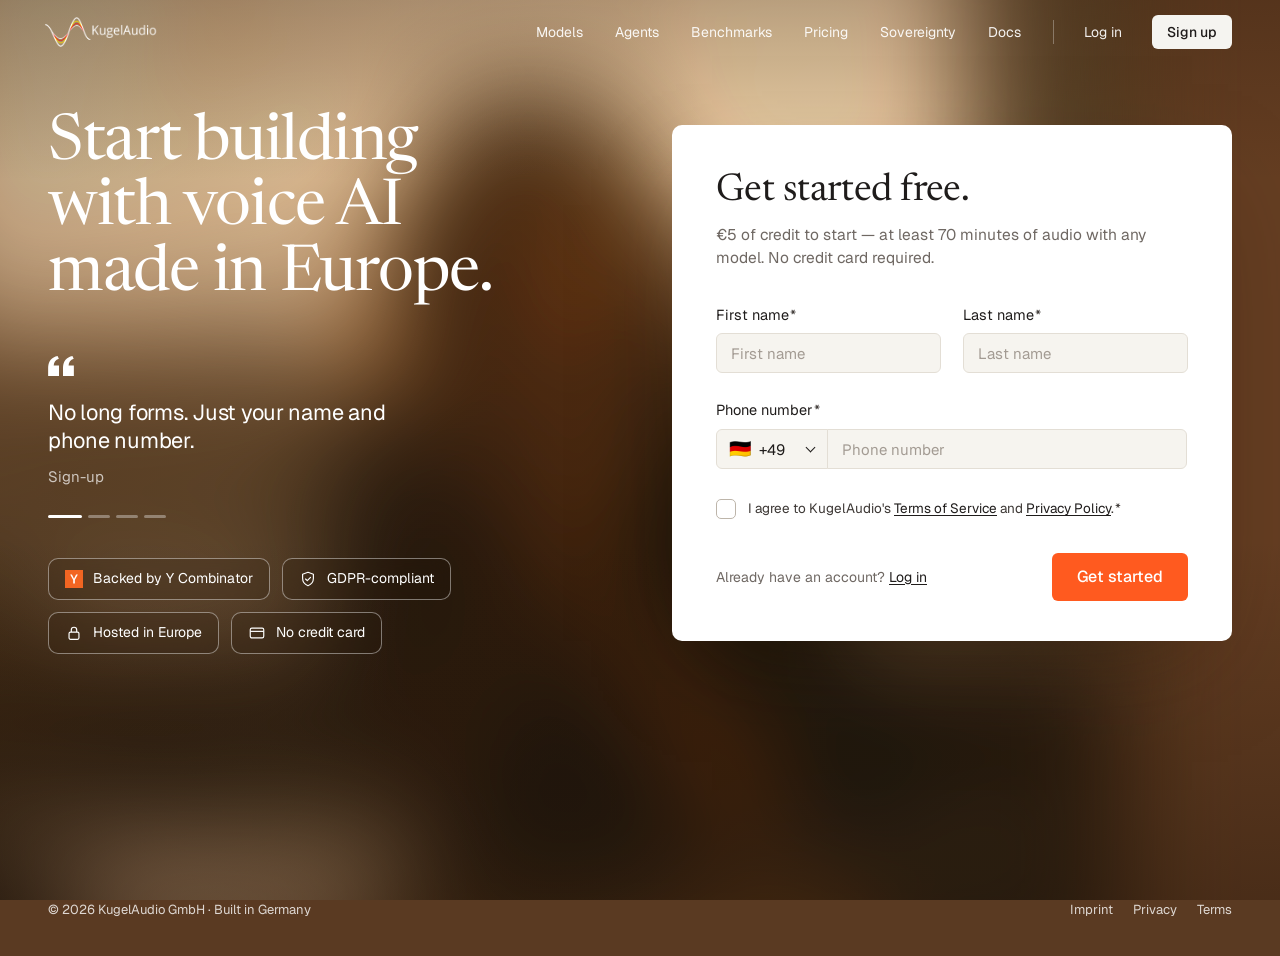
==== signup.html @ ad073fa4 "Redesign landing page and add sign-up page Restyle the KugelAudio site in an editorial, Parloa-inspi" ====
<!doctype html>
<html lang="en">
<head>
  <meta charset="utf-8" />
  <meta name="viewport" content="width=device-width, initial-scale=1" />
  <title>Sign up — KugelAudio</title>
  <meta name="description" content="Get started with KugelAudio — €5 of free credit, at least 70 minutes of audio. Voice AI models and agents, built and hosted in Europe." />
  <meta property="og:title" content="Get started free — KugelAudio" />
  <meta property="og:image" content="assets/logos/og-image.png" />
  <meta name="theme-color" content="#6b4527" />
  <link rel="icon" href="assets/logos/favicon.ico" sizes="any" />
  <link rel="apple-touch-icon" href="assets/logos/apple-icon.png" />

  <link rel="preconnect" href="https://fonts.googleapis.com" />
  <link rel="preconnect" href="https://fonts.gstatic.com" crossorigin />
  <link href="https://fonts.googleapis.com/css2?family=Geist:wght@300..700&family=Geist+Mono:wght@400;500&family=Newsreader:ital,opsz,wght@0,6..72,300..500;1,6..72,300..500&display=swap" rel="stylesheet" />
  <link rel="stylesheet" href="styles.css" />
</head>
<!-- Layout follows the Higgsfield-generated design in design/signup-higgsfield.jpg -->
<body class="page-signup">

  <div class="su-bg" aria-hidden="true"><img src="assets/img/hero-small.jpg" alt="" width="720" height="405" /></div>

  <!-- ============ NAV ============ -->
  <header class="nav" id="nav">
    <div class="nav__inner container">
      <a href="index.html" class="nav__brand" aria-label="KugelAudio home">
        <img class="logo logo--dark" src="assets/logos/logo-banner-transparent-darkmode.png" alt="KugelAudio" width="2160" height="693" />
        <img class="logo logo--light" src="assets/logos/logo-banner-transparent.png" alt="KugelAudio" width="2160" height="693" />
      </a>
      <nav class="nav__links" aria-label="Main">
        <a href="index.html#models">Models</a>
        <a href="index.html#platform">Agents</a>
        <a href="index.html#benchmarks">Benchmarks</a>
        <a href="index.html#pricing">Pricing</a>
        <a href="index.html#security">Sovereignty</a>
        <a href="https://docs.kugelaudio.com/">Docs</a>
      </nav>
      <div class="nav__cta">
        <span class="nav__sep" aria-hidden="true"></span>
        <a href="https://www.kugelaudio.com/en/signin" class="nav__login">Log in</a>
        <a href="signup.html" class="btn btn--light btn--sm" aria-current="page">Sign up</a>
      </div>
      <button class="nav__burger" id="burger" aria-label="Open menu" aria-expanded="false"><span></span><span></span></button>
    </div>
    <div class="nav__mobile" id="mobileMenu">
      <a href="index.html#models">Models</a><a href="index.html#platform">Agents</a><a href="index.html#benchmarks">Benchmarks</a>
      <a href="index.html#pricing">Pricing</a><a href="index.html#security">Sovereignty</a><a href="https://docs.kugelaudio.com/">Docs</a>
      <a href="https://www.kugelaudio.com/en/signin" class="btn btn--dark">Log in</a>
    </div>
  </header>

  <main class="su">
    <div class="container su__grid">

      <!-- ============ LEFT: pitch + proof ============ -->
      <section class="su__copy" aria-labelledby="suTitle">
        <h1 id="suTitle">Start building with voice AI made in Europe.</h1>

        <div class="proof" id="proof" aria-roledescription="carousel" aria-label="Why teams choose KugelAudio">
          <svg class="proof__mark" viewBox="0 0 18 14" aria-hidden="true"><path fill="currentColor" d="M0 14V8.4C0 3.9 2.2 1 6.6 0l.9 1.9C5.2 2.7 4 4.3 3.9 6.6H7.6V14zm10.4 0V8.4C10.4 3.9 12.6 1 17 0l.9 1.9c-2.3.8-3.5 2.4-3.6 4.7H18V14z"/></svg>
          <div class="proof__track" id="proofTrack">
            <figure class="proof__item is-active"><p>No long forms. Just your name and phone number.</p><small>Sign-up</small></figure>
            <figure class="proof__item"><p>Every new account starts with €5 of credit — at least 70 minutes of audio.</p><small>Free credit</small></figure>
            <figure class="proof__item"><p>First audio in 91 ms, the fastest streaming voice model we measured.</p><small>Kugel 3 · median latency</small></figure>
            <figure class="proof__item"><p>Built, trained and hosted in the EU. Never trained on your content.</p><small>Data sovereignty</small></figure>
          </div>
          <div class="proof__dots" id="proofDots" role="tablist" aria-label="Choose highlight"></div>
        </div>

        <ul class="su__facts">
          <li class="su__yc"><img src="assets/logos/yc.svg" alt="" width="18" height="18" />Backed by Y Combinator</li>
          <li><svg viewBox="0 0 20 20" width="18" height="18" aria-hidden="true"><path d="M10 2.5l6 2.2v4.6c0 3.9-2.6 6.9-6 8.2-3.4-1.3-6-4.3-6-8.2V4.7z" fill="none" stroke="currentColor" stroke-width="1.3" stroke-linejoin="round"/><path d="M7.3 10l1.9 1.9 3.6-3.7" fill="none" stroke="currentColor" stroke-width="1.3" stroke-linecap="round" stroke-linejoin="round"/></svg>GDPR-compliant</li>
          <li><svg viewBox="0 0 20 20" width="18" height="18" aria-hidden="true"><rect x="4.5" y="9" width="11" height="8" rx="1.6" fill="none" stroke="currentColor" stroke-width="1.3"/><path d="M7 9V6.6a3 3 0 016 0V9" fill="none" stroke="currentColor" stroke-width="1.3"/></svg>Hosted in Europe</li>
          <li><svg viewBox="0 0 20 20" width="18" height="18" aria-hidden="true"><rect x="2.5" y="4.5" width="15" height="11" rx="1.8" fill="none" stroke="currentColor" stroke-width="1.3"/><path d="M2.5 8.2h15" stroke="currentColor" stroke-width="1.3"/></svg>No credit card</li>
        </ul>
      </section>

      <!-- ============ RIGHT: form card ============ -->
      <section class="card" id="card" aria-labelledby="formTitle">
        <div id="formView">
          <h2 id="formTitle">Get started free.</h2>
          <p class="card__sub">€5 of credit to start — at least 70 minutes of audio with any model. No credit card required.</p>

          <form class="form" id="signupForm" novalidate>
            <div class="field">
              <label for="firstName">First name<span class="req">*</span></label>
              <input class="input" id="firstName" name="firstName" autocomplete="given-name" placeholder="First name" required />
              <span class="field__err" aria-live="polite"></span>
            </div>
            <div class="field">
              <label for="lastName">Last name<span class="req">*</span></label>
              <input class="input" id="lastName" name="lastName" autocomplete="family-name" placeholder="Last name" required />
              <span class="field__err" aria-live="polite"></span>
            </div>

            <div class="field field--full">
              <label for="phone">Phone number<span class="req">*</span></label>
              <div class="phone">
                <div class="cc" id="cc">
                  <button class="cc__btn" type="button" id="ccBtn" aria-haspopup="listbox" aria-expanded="false" aria-controls="ccPop">
                    <span class="cc__flag" id="ccFlag" aria-hidden="true"></span>
                    <span class="cc__dial" id="ccDial"></span>
                  </button>
                  <div class="cc__pop" id="ccPop" hidden>
                    <input class="cc__search" id="ccSearch" type="text" placeholder="Search country or code" autocomplete="off" spellcheck="false"
                      role="combobox" aria-label="Search country or calling code" aria-controls="ccList" aria-expanded="true" aria-autocomplete="list" />
                    <ul class="cc__list" id="ccList" role="listbox" aria-label="Country calling codes"></ul>
                  </div>
                  <input type="hidden" name="country" id="countryIso" />
                  <input type="hidden" name="dial" id="dialCode" />
                </div>
                <input class="input" id="phone" name="phone" type="tel" autocomplete="tel-national" inputmode="tel" placeholder="Phone number" required />
              </div>
              <span class="field__err" aria-live="polite"></span>
            </div>

            <div class="consents">
              <label class="check check--form">
                <input type="checkbox" name="consent" id="consent" required />
                <span>I agree to KugelAudio's <a href="https://www.kugelaudio.com/en/terms">Terms of Service</a> and <a href="https://www.kugelaudio.com/en/privacy">Privacy Policy</a>.<span class="req">*</span></span>
              </label>
              <span class="field__err field__err--static" id="consentErr" aria-live="polite"></span>
            </div>

            <div class="form__foot">
              <p>Already have an account? <a href="https://www.kugelaudio.com/en/signin">Log in</a></p>
              <button class="btn btn--accent" type="submit" id="submitBtn">Get started</button>
            </div>
          </form>
        </div>

        <div class="done" id="doneView" hidden tabindex="-1">
          <div class="done__icon"><svg viewBox="0 0 16 16" width="22" height="22" aria-hidden="true"><path d="M3 8.5l3 3 7-7" fill="none" stroke="currentColor" stroke-width="1.8" stroke-linecap="round" stroke-linejoin="round"/></svg></div>
          <h2 id="doneTitle">You're in.</h2>
          <p>Thanks for signing up. We've saved your details and your contact number <b id="donePhone"></b>. Your €5 of free credit is ready when you are.</p>
          <div class="done__actions">
            <a href="index.html" class="btn btn--dark">Back to homepage</a>
            <button class="btn btn--outline" type="button" id="editBtn">Edit my details</button>
          </div>
        </div>
      </section>
    </div>
  </main>

  <footer class="su-foot">
    <div class="container">
      <span>© <span id="year"></span> KugelAudio GmbH · Built in Germany</span>
      <nav aria-label="Legal"><a href="https://www.kugelaudio.com/en/imprint">Imprint</a><a href="https://www.kugelaudio.com/en/privacy">Privacy</a><a href="https://www.kugelaudio.com/en/terms">Terms</a></nav>
    </div>
  </footer>

  <script src="signup.js"></script>
</body>
</html>
---- styles.css ----
/* =========================================================
   KugelAudio GmbH — Landing page & sign-up
   Editorial serif headlines, Geist UI type, warm paper,
   film-still photography and ember gradients.
   ========================================================= */

:root {
  --ink: #1f1c1b;
  --ink-2: #3d3835;
  --muted: #6f6863;
  --muted-2: #9a928b;
  --line: #e8e4dd;
  --line-2: #d9d3ca;
  --paper: #ffffff;
  --sand: #f5f4f0;
  --sand-2: #ebe8e1;
  --field: #f3f1ec;

  --accent: #ff5a1f;
  --accent-2: #e8481a;
  --gold: #ffcf00;
  --red: #e30613;
  --ok: #3f8f5f;

  --radius: 12px;
  --radius-sm: 6px;

  --f-sans: "Geist", ui-sans-serif, system-ui, -apple-system, "Segoe UI", sans-serif;
  --f-serif: "Newsreader", "Times New Roman", Georgia, serif;
  --f-mono: "Geist Mono", ui-monospace, SFMono-Regular, Menlo, monospace;

  --ease: cubic-bezier(.2, .7, .2, 1);
}

*, *::before, *::after { box-sizing: border-box; }
html { scroll-behavior: smooth; -webkit-text-size-adjust: 100%; }
body {
  margin: 0;
  font-family: var(--f-sans);
  font-size: 16px;
  line-height: 1.5;
  color: var(--ink);
  background: var(--paper);
  -webkit-font-smoothing: antialiased;
  overflow-x: hidden;
}
img { max-width: 100%; display: block; }
a { color: inherit; text-decoration: none; }
button { font: inherit; color: inherit; cursor: pointer; }
::selection { background: #ffd9c9; color: var(--ink); }

.container { width: 100%; max-width: 1232px; margin: 0 auto; padding: 0 24px; }

h1, h2, h3, h4 { margin: 0; font-weight: 400; }
h1, h2 {
  font-family: var(--f-serif);
  font-optical-sizing: auto;
  font-weight: 400;
  letter-spacing: -0.012em;
  line-height: 1.05;
}
h2 { font-size: clamp(2.1rem, 3.9vw, 3.375rem); }
h3 { font-size: 1rem; font-weight: 500; letter-spacing: -0.005em; line-height: 1.35; }
p { margin: 0; }

.eyebrow {
  display: block;
  font-family: var(--f-mono);
  font-size: 13px;
  letter-spacing: 0;
  color: var(--ink);
  margin-bottom: 14px;
}

/* ---------- Buttons ---------- */
.btn {
  display: inline-flex; align-items: center; justify-content: center; gap: 8px;
  height: 40px; padding: 0 15px;
  border-radius: var(--radius-sm);
  border: 1px solid transparent;
  font: 500 14px/1 var(--f-sans);
  letter-spacing: -0.005em;
  white-space: nowrap;
  transition: background .2s var(--ease), color .2s var(--ease), border-color .2s var(--ease), transform .2s var(--ease), box-shadow .2s var(--ease);
}
.btn:active { transform: translateY(1px); }
.btn--sm { height: 34px; padding: 0 14px; }
.btn--accent { background: var(--accent); color: #fff; }
.btn--accent:hover { background: var(--accent-2); }
.btn--light { background: var(--sand); color: var(--ink); }
.btn--light:hover { background: #fff; }
.btn--white { background: #fff; color: var(--ink); }
.btn--white:hover { background: var(--sand); }
.btn--dark { background: var(--ink); color: #fff; }
.btn--dark:hover { background: #000; }
.btn--outline { border-color: var(--line-2); color: var(--ink); background: #fff; }
.btn--outline:hover { border-color: var(--ink); }
.btn--outline-light { border-color: rgba(255,255,255,.85); color: #fff; }
.btn--outline-light:hover { background: rgba(255,255,255,.12); }
.btn--glass {
  color: #fff; background: rgba(255,255,255,.12); border-color: rgba(255,255,255,.22);
  -webkit-backdrop-filter: blur(12px); backdrop-filter: blur(12px);
}
.btn--glass:hover { background: rgba(255,255,255,.2); }

/* ---------- Reveal ---------- */
.reveal { opacity: 0; transform: translateY(18px); transition: opacity .9s var(--ease), transform .9s var(--ease); }
.reveal.is-in { opacity: 1; transform: none; }

/* =========================================================
   NAV
   ========================================================= */
.nav {
  position: fixed; inset: 0 0 auto 0; z-index: 50;
  color: #fff;
  transition: background .35s var(--ease), color .35s var(--ease), box-shadow .35s var(--ease);
}
.nav__inner { display: flex; align-items: center; height: 64px; gap: 32px; }
.nav__brand { display: flex; align-items: center; margin-right: auto; }
.nav__brand .logo { height: 38px; width: auto; margin-left: -4px; }
.nav .logo--light { display: none; }
.nav__links { display: flex; gap: 32px; font-size: 14px; }
.nav__links a, .nav__login { opacity: .92; transition: opacity .2s; }
.nav__links a:hover, .nav__login:hover { opacity: 1; text-decoration: underline; text-underline-offset: 4px; text-decoration-thickness: 1px; }
.nav__cta { display: flex; align-items: center; gap: 30px; font-size: 14px; }
.nav__sep { width: 1px; height: 24px; background: currentColor; opacity: .3; }

.nav.is-scrolled, .nav.menu-open {
  background: rgba(255,255,255,.94);
  -webkit-backdrop-filter: saturate(1.4) blur(14px); backdrop-filter: saturate(1.4) blur(14px);
  color: var(--ink);
  box-shadow: 0 1px 0 var(--line);
}
.nav.is-scrolled .logo--dark, .nav.menu-open .logo--dark { display: none; }
.nav.is-scrolled .logo--light, .nav.menu-open .logo--light { display: block; }
.nav.is-scrolled .btn--light { background: var(--ink); color: #fff; }

.nav__burger { display: none; background: none; border: 0; width: 40px; height: 40px; position: relative; margin-right: -8px; }
.nav__burger span { position: absolute; left: 10px; right: 10px; height: 1.5px; background: currentColor; transition: transform .3s var(--ease), top .3s var(--ease); }
.nav__burger span:first-child { top: 16px; }
.nav__burger span:last-child { top: 23px; }
.nav.menu-open .nav__burger span:first-child { top: 19.5px; transform: rotate(45deg); }
.nav.menu-open .nav__burger span:last-child { top: 19.5px; transform: rotate(-45deg); }
.nav__mobile { display: none; }

/* =========================================================
   HERO — full-bleed film still
   ========================================================= */
.hero {
  position: relative;
  min-height: max(680px, 100svh);
  color: #fff;
  overflow: hidden;
  display: flex; align-items: flex-end;
  background: #2a1f17;
}
.hero__media { position: absolute; inset: 0; }
.hero__media img {
  width: 100%; height: 100%; object-fit: cover; object-position: 58% 38%;
  transform: scale(1.06);
  animation: drift 26s ease-in-out infinite alternate;
}
@keyframes drift {
  from { transform: scale(1.06) translate3d(0, 0, 0); }
  to   { transform: scale(1.12) translate3d(-1.2%, -1%, 0); }
}
.hero__shade {
  position: absolute; inset: 0;
  background:
    linear-gradient(to top, rgba(22,15,10,.78) 0%, rgba(22,15,10,.35) 32%, rgba(22,15,10,0) 58%),
    linear-gradient(to right, rgba(22,15,10,.45) 0%, rgba(22,15,10,0) 50%),
    linear-gradient(to bottom, rgba(22,15,10,.35) 0%, rgba(22,15,10,0) 18%);
}
.hero__inner {
  position: relative;
  display: grid; grid-template-columns: 1.15fr 1fr; align-items: end; gap: 48px;
  padding-top: 140px; padding-bottom: 48px;
}
.hero__title {
  font-size: clamp(2.7rem, 5.2vw, 4.25rem);
  line-height: 1.02;
  letter-spacing: -0.018em;
  text-wrap: balance;
  max-width: 14ch;
}
.hero__lead { margin-top: 22px; max-width: 46ch; font-size: 17px; line-height: 1.5; color: rgba(255,255,255,.86); }
.hero__actions { display: flex; gap: 10px; margin-top: 32px; flex-wrap: wrap; }

/* Y Combinator badge */
.yc { display: inline-flex; align-items: center; gap: 10px; font-size: 13.5px; color: var(--ink-2); }
.yc img { width: 18px; height: 18px; flex: none; }
.yc b { font-weight: 600; color: var(--ink); }
.yc--light { margin-top: 28px; color: rgba(255,255,255,.82); }
.yc--light b { color: #fff; }

/* Chat bubbles */
.chat { display: flex; flex-direction: column; align-items: flex-end; gap: 10px; min-height: 360px; justify-content: flex-end; }
.chat__stack { display: flex; flex-direction: column; align-items: flex-end; gap: 10px; width: 100%; }
.bubble {
  max-width: 356px;
  padding: 14px 20px 16px;
  border-radius: 12px;
  font-size: 14px; line-height: 1.45;
  background: rgba(214, 196, 178, .28);
  border: 1px solid rgba(255,255,255,.12);
  -webkit-backdrop-filter: blur(18px) saturate(1.2); backdrop-filter: blur(18px) saturate(1.2);
  opacity: 0; transform: translateY(10px);
  transition: opacity .6s var(--ease), transform .6s var(--ease), max-height .6s var(--ease);
}
.bubble.is-in { opacity: 1; transform: none; }
.bubble.is-out { opacity: 0; transform: translateY(-8px); }
.bubble small { display: flex; align-items: center; gap: 8px; font-family: var(--f-mono); font-size: 10.5px; opacity: .72; margin-bottom: 4px; }
.bubble--ai {
  max-width: 420px;
  background: rgba(40, 30, 24, .28);
  border-color: rgba(255,255,255,.22);
  padding-left: 20px;
}
.bubble--ai small::before {
  content: ""; width: 20px; height: 20px; border-radius: 50%;
  background: #1f1c1b url("assets/logos/mark-darkmode.png") center / 15px auto no-repeat;
  box-shadow: 0 0 0 1px rgba(255,255,255,.25), 0 0 14px rgba(255,180,60,.35);
}
.bubble--ear {
  background: rgba(255, 244, 232, .9); color: var(--ink);
  border-color: rgba(255,255,255,.6);
}
.bubble--ear small { opacity: 1; color: var(--accent-2); }
.bubble__alts { display: flex; flex-wrap: wrap; gap: 6px; margin-top: 4px; }
.bubble__alts span { display: inline-flex; align-items: baseline; gap: 6px; padding: 4px 9px; border-radius: 99px; background: rgba(31,28,27,.06); font-size: 13.5px; }
.bubble__alts span.is-top { background: #fff; box-shadow: 0 0 0 1px rgba(255,90,31,.45); }
.bubble__alts em { font-style: normal; font-family: var(--f-mono); font-size: 11px; color: var(--muted); }
.bubble .caret { display: inline-block; width: 6px; height: 13px; margin-left: 2px; vertical-align: -2px; background: rgba(255,255,255,.8); animation: blink 1s steps(2) infinite; }
@keyframes blink { 50% { opacity: 0; } }
.chat__done {
  display: inline-flex; align-items: center; gap: 8px;
  height: 46px; padding: 0 16px;
  border-radius: 12px; font-size: 14px;
  background: rgba(20, 15, 12, .35);
  border: 1px solid rgba(255,255,255,.22);
  -webkit-backdrop-filter: blur(18px); backdrop-filter: blur(18px);
  opacity: 0; transform: translateY(8px);
  transition: opacity .6s var(--ease), transform .6s var(--ease);
}
.chat__done.is-in { opacity: 1; transform: none; }

/* =========================================================
   INDUSTRY STRIP
   ========================================================= */
.logos { padding: 54px 0 22px; overflow: hidden; -webkit-mask-image: linear-gradient(90deg, transparent, #000 12%, #000 88%, transparent); mask-image: linear-gradient(90deg, transparent, #000 12%, #000 88%, transparent); }
.logos__track { display: flex; gap: 72px; width: max-content; animation: marquee 48s linear infinite; }
.logos__track span { font-size: 21px; font-weight: 600; letter-spacing: -0.03em; color: #7a716b; white-space: nowrap; }
@keyframes marquee { to { transform: translateX(-50%); } }

/* =========================================================
   SECTIONS
   ========================================================= */
.section { padding: 128px 0; }
.section--tight { padding: 96px 0; }
.section--sand { background: var(--sand); }
.head { max-width: 760px; margin-bottom: 56px; }
.head h2 { text-wrap: balance; }
.head--split { max-width: none; display: grid; grid-template-columns: 1.4fr 1fr; gap: 48px; align-items: end; }
.head--split > p { color: var(--ink-2); font-size: 16px; line-height: 1.5; max-width: 380px; justify-self: end; }
.head--center { align-items: center; }
.head--center .btn { justify-self: end; }

/* ---------- Difference cards ---------- */
.diff { display: grid; grid-template-columns: repeat(3, 1fr); gap: 20px; }
.diff__card h3 { margin-top: 26px; font-size: 16.5px; }
.diff__card p { margin-top: 18px; color: var(--muted); font-size: 16px; line-height: 1.5; }
.diff__art {
  position: relative; aspect-ratio: 381 / 331; border-radius: 8px; overflow: hidden;
  display: grid; place-items: center;
}
.diff__art--ember {
  background:
    radial-gradient(60% 55% at 45% 95%, #f8bf5e 0%, rgba(248,191,94,0) 70%),
    radial-gradient(55% 60% at 90% 5%, #e9411a 0%, rgba(233,65,26,0) 70%),
    radial-gradient(70% 70% at 10% 20%, #f39143 0%, rgba(243,145,67,0) 70%),
    #f07a2a;
}
.diff__art--mist {
  background:
    radial-gradient(55% 60% at 20% 90%, #d5dde6 0%, rgba(213,221,230,0) 70%),
    radial-gradient(50% 55% at 75% 15%, #c9c3d4 0%, rgba(201,195,212,0) 70%),
    radial-gradient(60% 60% at 35% 25%, #7f7894 0%, rgba(127,120,148,0) 70%),
    radial-gradient(55% 55% at 95% 75%, #8492ad 0%, rgba(132,146,173,0) 70%),
    #a3a6bb;
}
.diff__art--night {
  background:
    radial-gradient(70% 50% at 50% 0%, rgba(120,90,110,.45) 0%, rgba(120,90,110,0) 70%),
    radial-gradient(80% 80% at 80% 90%, #2a3048 0%, rgba(42,48,72,0) 70%),
    #1f2232;
}
.mini {
  background: #fff; border-radius: 6px; color: var(--ink);
  box-shadow: 0 1px 2px rgba(0,0,0,.06), 0 20px 40px -18px rgba(70,30,0,.35);
}
.mini--calls { width: 60%; min-width: 220px; padding: 10px 12px 8px; font-size: 11px; }
.mini__head { display: flex; align-items: center; gap: 7px; padding-bottom: 8px; margin-bottom: 4px; border-bottom: 1px solid var(--line); font-size: 10.5px; color: var(--ink-2); }
.mini__head img { width: 20px; height: auto; }
.mini__row { display: flex; align-items: center; gap: 8px; padding: 6px 0; color: var(--ink-2); }
.mini__row + .mini__row { border-top: 1px dashed var(--line); }
.mini__row i { width: 6px; height: 6px; border-radius: 50%; background: var(--ok); flex: none; }
.mini__row i.hot { background: var(--accent); box-shadow: 0 0 0 3px rgba(255,90,31,.18); }
.mini__row em { margin-left: auto; font-style: normal; font-family: var(--f-mono); font-size: 10px; color: var(--muted-2); }
.mini--progress { background: none; box-shadow: none; color: rgba(255,255,255,.9); width: 62%; font-size: 13px; }
.mini--progress span { display: flex; align-items: center; justify-content: center; gap: 8px; }
.mini--progress b { font-weight: 500; }
.mini__bar { margin-top: 12px; height: 10px; border-radius: 99px; border: 1px solid rgba(255,255,255,.6); background: rgba(255,255,255,.12); padding: 1px; }
.mini__bar i { display: block; height: 100%; width: 3%; border-radius: inherit; background: rgba(255,255,255,.9); transition: width 2.2s var(--ease) .3s; }
.is-in .mini__bar i { width: 97.1%; }
.mini__code { display: block; margin-bottom: 16px; text-align: center; font-family: var(--f-mono); font-size: 13px; letter-spacing: .04em; color: #fff; }
.mini--ear { width: 64%; min-width: 230px; padding: 10px 14px 14px; font-size: 12px; }
.mini__line { margin: 10px 0 12px; font-size: 14px; color: var(--ink); }
.mini__line mark { background: none; color: inherit; border-bottom: 1.5px dashed var(--accent); padding: 0 1px; }
.alts { display: grid; gap: 7px; }
.alts div { display: grid; grid-template-columns: 52px 1fr 30px; align-items: center; gap: 8px; color: var(--ink-2); }
.alts i { position: relative; height: 6px; border-radius: 99px; background: var(--sand-2); overflow: hidden; }
.alts i::after { content: ""; position: absolute; inset: 0 auto 0 0; width: 0; border-radius: inherit; background: var(--accent); transition: width 1.4s var(--ease) .4s; }
.alts div + div i::after { background: #958d85; }
.is-in .alts i::after { width: var(--w); }
.alts b { font-weight: 500; font-family: var(--f-mono); font-size: 10.5px; text-align: right; }
.diff__chip { position: absolute; bottom: 18px; left: 50%; transform: translateX(-50%); white-space: nowrap; font-family: var(--f-mono); font-size: 11px; color: rgba(255,255,255,.75); padding: 5px 10px; border-radius: 99px; border: 1px solid rgba(255,255,255,.2); }
.orb {
  width: 26%; aspect-ratio: 1; border-radius: 50%;
  background: radial-gradient(circle at 34% 30%, #fff6d6 0%, #ffd36b 22%, #ff8a3c 55%, #c8202a 100%);
  box-shadow: 0 0 60px 6px rgba(255,140,60,.35), 0 0 160px 30px rgba(227,6,19,.12);
  animation: breathe 5s ease-in-out infinite;
}
@keyframes breathe { 50% { transform: scale(1.06); box-shadow: 0 0 80px 10px rgba(255,140,60,.45), 0 0 180px 40px rgba(227,6,19,.16); } }

/* ---------- Platform stage ---------- */
.stage {
  position: relative;
  background: linear-gradient(#f0ede6, #e9e5dd);
  border-radius: var(--radius);
  padding: 72px 6% 84px;
  overflow: hidden;
}
.channels {
  position: relative; z-index: 1;
  display: grid; grid-template-columns: 1.4fr repeat(5, 1fr);
  background: #fff; border-radius: 10px;
  box-shadow: 0 0 0 5px rgba(255,255,255,.55), 0 10px 30px -18px rgba(60,40,20,.25);
  font-size: 12px; color: var(--ink-2);
}
.channels > span { display: flex; align-items: center; justify-content: center; gap: 8px; padding: 16px 10px; }
.channels > span + span { border-left: 1px solid var(--line); }
.channels svg { color: var(--muted); }
.channels__label { justify-content: flex-start !important; padding-left: 18px !important; font-size: 10px; letter-spacing: .06em; text-transform: uppercase; color: var(--muted-2); }
.stage__wires { position: relative; height: 56px; }
.stage__wires i { position: absolute; top: 0; bottom: 0; width: 1px; background: linear-gradient(var(--line-2), rgba(0,0,0,0)); }
.stage__wires i:nth-child(1) { left: 25%; background: linear-gradient(var(--accent), rgba(255,90,31,0)); }
.stage__wires i:nth-child(2) { left: 50%; }
.stage__wires i:nth-child(3) { left: 75%; }
.modules {
  position: relative; z-index: 1;
  display: grid; grid-template-columns: repeat(3, 1fr); gap: 12px;
  background: linear-gradient(#f7f6f2, #fff);
  border-radius: 12px; padding: 12px;
  box-shadow: 0 30px 60px -30px rgba(60,40,20,.3), 0 0 0 1px rgba(0,0,0,.03);
}
.module {
  background: #fff; border-radius: 8px; padding: 30px 22px 26px;
  box-shadow: 0 0 0 1px var(--line);
  min-height: 300px;
}
.module__id { display: block; margin-bottom: 10px; font-family: var(--f-mono); font-size: 11px; color: var(--accent-2); }
.module h3 { font-family: var(--f-serif); font-size: 28px; letter-spacing: -0.01em; font-weight: 400; }
.module ul { list-style: none; padding: 0; margin: 18px 0 0; display: grid; gap: 6px; font-size: 13px; color: var(--muted); }
.flow { margin-top: 30px; display: grid; gap: 10px; max-width: 170px; }
.flow span { display: flex; align-items: center; gap: 10px; padding: 7px 10px; border-radius: 8px; box-shadow: 0 0 0 1px var(--line); font-size: 11px; color: var(--ink-2); }
.flow i { width: 14px; height: 14px; border-radius: 50%; background: radial-gradient(circle at 35% 30%, #ffd7a3, #ffae5e); flex: none; }
.flow span:nth-child(2) i { opacity: .8; } .flow span:nth-child(3) i { opacity: .55; }
.chips { margin-top: 30px; display: flex; flex-wrap: wrap; gap: 6px; }
.chips span { font-size: 11px; padding: 5px 9px; border-radius: 99px; background: var(--sand); color: var(--ink-2); }
.chips .chips__you { background: #fff1ea; color: var(--accent-2); }
.stage__link { position: relative; z-index: 1; display: inline-flex; gap: 6px; margin-top: 22px; font-size: 14px; font-weight: 500; color: var(--ink); text-decoration: underline; text-underline-offset: 4px; text-decoration-thickness: 1px; }
.stage__link:hover { color: var(--accent-2); }
.spark { margin-top: 34px; width: 100%; height: 90px; }

/* ---------- How-it-works strip ---------- */
.strip {
  margin-top: 26px;
  display: grid; grid-template-columns: 34px 1.75fr 1fr; gap: 14px;
  background: var(--sand-2); border-radius: var(--radius);
  padding: 12px 24px 12px 12px;
}
.strip__label { writing-mode: vertical-rl; transform: rotate(180deg); align-self: center; justify-self: center; font-size: 12px; color: var(--muted-2); }
.strip__steps { list-style: none; margin: 0; padding: 0; display: grid; grid-template-columns: repeat(3, 1fr); gap: 8px; }
.strip__steps li { background: #fff; border-radius: 6px; padding: 18px 16px 20px; font-size: 14px; font-weight: 500; min-height: 150px; }
.strip__k { color: var(--accent); margin-right: 4px; font-weight: 500; }
.strip__steps p { margin-top: 26px; font-size: 13px; font-weight: 400; color: var(--muted); line-height: 1.45; }
.strip__stats { padding: 10px 0 6px 12px; display: flex; flex-direction: column; justify-content: space-between; gap: 12px; }
.strip__big b { display: block; font-family: var(--f-serif); font-weight: 400; font-size: 44px; line-height: 1; letter-spacing: -0.02em; }
.strip__big span { display: flex; align-items: center; gap: 8px; margin-top: 8px; font-size: 13px; color: var(--ink-2); }
.strip__big i { width: 10px; height: 10px; border-radius: 50%; background: var(--accent); }
.strip__small { display: grid; grid-template-columns: repeat(3, minmax(0, 1fr)); gap: 18px; padding-top: 16px; border-top: 1px solid var(--line-2); }
.strip__small div { display: flex; flex-direction: column; align-items: flex-start; gap: 6px; }
.strip > * { min-width: 0; }
.strip__small b { font-family: var(--f-serif); font-weight: 400; font-size: 30px; line-height: 1; letter-spacing: -0.02em; white-space: nowrap; }
.strip__small span { font-size: 12px; line-height: 1.35; color: var(--muted); }

/* =========================================================
   BENCHMARKS — one highlighted model against neutral peers.
   Every bar is labelled with its model name and value, so
   identity never rests on color alone.
   ========================================================= */
.dash {
  position: relative;
  background: var(--sand); border-radius: var(--radius);
  padding: 12px;
  box-shadow: 0 0 0 1px var(--line);
}
.dash__bar { display: flex; align-items: center; justify-content: space-between; gap: 16px; flex-wrap: wrap; padding: 8px 10px 16px; }
.dash__title { display: flex; align-items: center; gap: 14px; font-family: var(--f-mono); font-size: 12px; color: var(--muted); }
.dots { display: flex; gap: 6px; }
.dots i { width: 10px; height: 10px; border-radius: 50%; background: var(--line-2); }
.seg { display: flex; padding: 3px; background: var(--sand-2); border-radius: 8px; }
.seg button { border: 0; background: none; padding: 6px 12px; border-radius: 6px; font-size: 12.5px; color: var(--muted); }
.seg button.is-active { background: #fff; color: var(--ink); box-shadow: 0 1px 2px rgba(0,0,0,.08); }
.bench { display: grid; grid-template-columns: 1fr 1fr; gap: 8px; }
.bench__card { margin: 0; background: #fff; border-radius: 8px; padding: 20px 22px 18px; }
.bench__card--wide { grid-column: 1 / -1; }
.bench__card figcaption { display: flex; align-items: baseline; justify-content: space-between; gap: 12px; flex-wrap: wrap; margin-bottom: 16px; }
.bench__card figcaption b { font-size: 14.5px; font-weight: 500; }
.bench__card figcaption span { font-size: 12px; color: var(--muted); }
.bars { list-style: none; margin: 0; padding: 0; display: grid; gap: 6px; }
.bar { display: grid; grid-template-columns: minmax(130px, 34%) 1fr 92px; align-items: center; gap: 12px; padding: 3px 0; font-size: 13px; color: var(--ink-2); border-radius: 4px; }
.bar__name { white-space: nowrap; overflow: hidden; text-overflow: ellipsis; }
.bar__track { position: relative; height: 10px; }
.bar__track i { position: absolute; left: 0; top: 0; bottom: 0; width: 0; min-width: 2px; border-radius: 2px 4px 4px 2px; background: #958d85; transition: width 1.1s var(--ease); }
.bar__val { font-variant-numeric: tabular-nums; color: var(--ink-2); white-space: nowrap; }
.bar__val em { font-style: normal; margin-left: 6px; font-family: var(--f-mono); font-size: 10.5px; color: var(--accent-2); }
.bar.is-ours { color: var(--ink); font-weight: 500; }
.bar.is-ours .bar__track i { background: var(--accent); }
.bar.is-ours .bar__val { color: var(--ink); }
.bar.is-na .bar__track { border-top: 1px dashed var(--line-2); height: 0; }
.bar.is-na .bar__track i { display: none; }
.bar.is-na .bar__val { color: var(--muted-2); }
.bars:hover .bar { opacity: .55; transition: opacity .15s; }
.bars:hover .bar:hover { opacity: 1; }
.bench__tip {
  position: absolute; z-index: 5; pointer-events: none; opacity: 0;
  transform: translate(-50%, calc(-100% - 14px));
  background: var(--ink); color: #fff; font-size: 12px; white-space: nowrap; padding: 6px 9px; border-radius: 6px; transition: opacity .15s;
}
.footnote { margin-top: 14px; font-size: 12px; color: var(--muted-2); max-width: 760px; }

/* =========================================================
   USE CASES — carousel of film-like cards
   ========================================================= */
.cases__head { display: grid; grid-template-columns: 1fr 1fr; gap: 48px; align-items: end; margin-bottom: 72px; }
.cases__head .arrows { display: flex; gap: 8px; align-self: center; }
.cases__head h2 { max-width: 15ch; }
.cases__meta { display: flex; align-items: center; gap: 8px; margin-top: 34px; font-size: 14px; color: var(--ink-2); }
.cases__meta b { font-weight: 500; color: var(--ink); }
.cases__meta i { width: 1px; height: 20px; background: var(--line-2); margin: 0 16px; }
.arrow-btn {
  width: 42px; height: 42px; border-radius: 50%; border: 1px solid var(--line-2); background: #fff;
  display: grid; place-items: center; color: var(--ink); transition: border-color .2s, opacity .2s;
}
.arrow-btn:hover { border-color: var(--ink); }
.arrow-btn:disabled { opacity: .35; cursor: default; border-color: var(--line-2); }
.cases {
  display: flex; gap: 20px;
  overflow-x: auto; scroll-snap-type: x mandatory; scroll-behavior: smooth;
  padding: 0 max(24px, calc((100vw - 1184px) / 2)) 8px;
  scroll-padding: 0 max(24px, calc((100vw - 1184px) / 2));
  scrollbar-width: none;
}
.cases::-webkit-scrollbar { display: none; }
.case {
  position: relative; flex: 0 0 281px; height: 400px; border-radius: 8px; overflow: hidden;
  scroll-snap-align: start;
  color: #fff; padding: 24px;
  display: flex; flex-direction: column; justify-content: space-between;
  isolation: isolate;
}
.case::before { content: ""; position: absolute; inset: -20%; z-index: -2; filter: blur(22px); transform: scale(1.05); transition: transform 1.2s var(--ease); }
.case::after { content: ""; position: absolute; inset: 0; z-index: -1; background: linear-gradient(rgba(0,0,0,.22), rgba(0,0,0,0) 40%, rgba(0,0,0,.28)); }
.case:hover::before { transform: scale(1.12); }
.case--amber::before { background: radial-gradient(40% 30% at 70% 30%, #6b4122, transparent 70%), radial-gradient(60% 40% at 30% 75%, #f2c27a, transparent 70%), radial-gradient(50% 50% at 80% 80%, #8a5a2b, transparent 70%), #b57a3d; }
.case--dusk::before { background: radial-gradient(70% 30% at 50% 20%, #c88b7b, transparent 70%), radial-gradient(60% 30% at 40% 70%, #6e4a35, transparent 70%), radial-gradient(40% 30% at 85% 60%, #e7a07b, transparent 70%), #a7756a; }
.case--lake::before { background: radial-gradient(60% 25% at 50% 15%, #9fa8ad, transparent 70%), radial-gradient(70% 30% at 50% 50%, #57605e, transparent 70%), radial-gradient(70% 30% at 40% 85%, #b29a63, transparent 70%), #7d7f74; }
.case--field::before { background: radial-gradient(60% 30% at 50% 20%, #d9d0bd, transparent 70%), radial-gradient(70% 40% at 30% 70%, #8f8a3e, transparent 70%), radial-gradient(40% 30% at 85% 50%, #4e5a2c, transparent 70%), #a6a06a; }
.case--clay::before { background: radial-gradient(50% 30% at 60% 25%, #e8b27f, transparent 70%), radial-gradient(70% 40% at 35% 75%, #8c3f22, transparent 70%), radial-gradient(40% 30% at 90% 70%, #d96a3a, transparent 70%), #b4613b; }
.case__quote { font-size: 15px; line-height: 1.45; text-wrap: pretty; opacity: .92; }
.case__quote strong { display: block; margin-bottom: 8px; font-family: var(--f-serif); font-weight: 400; font-size: 22px; line-height: 1.12; letter-spacing: -0.01em; opacity: 1; }
.case__foot b { display: block; font-family: var(--f-serif); font-weight: 400; font-size: 44px; line-height: 1; letter-spacing: -0.02em; }
.case__foot span { display: block; margin-top: 8px; font-size: 13px; }
.case__foot small { display: block; margin-top: 2px; font-size: 13px; opacity: .65; }

/* =========================================================
   SECURITY
   ========================================================= */
.badges {
  list-style: none; margin: 0; padding: 0;
  display: grid; grid-template-columns: repeat(6, 1fr); gap: 24px;
}
.badges li { display: flex; flex-direction: column; align-items: flex-start; gap: 14px; font-size: 13px; color: #5b534e; }
.badges li:nth-child(n+2) { align-items: center; text-align: center; }
.badges li:last-child { align-items: flex-end; text-align: right; }
.badges img { width: 44px; height: 44px; filter: grayscale(1) contrast(1.1); opacity: .85; }
.badges svg { color: #5b534e; }
.sov-note { margin-top: 56px; max-width: 640px; font-size: 14px; line-height: 1.55; color: var(--muted); }

/* =========================================================
   ROI — ember band
   ========================================================= */
.band {
  position: relative; overflow: hidden; color: #fff;
  padding: 120px 0 96px;
  background:
    radial-gradient(45% 60% at 32% 78%, #f3b357 0%, rgba(243,179,87,0) 70%),
    radial-gradient(40% 55% at 70% 18%, #e5361a 0%, rgba(229,54,26,0) 70%),
    radial-gradient(35% 45% at 98% 92%, #ec6a5c 0%, rgba(236,106,92,0) 70%),
    radial-gradient(40% 60% at 5% 20%, #f0842f 0%, rgba(240,132,47,0) 70%),
    #ed6f22;
}
.band__top { display: grid; grid-template-columns: 1.4fr 1fr; gap: 48px; align-items: start; }
.band__top h2 { max-width: 13ch; }
.band__top p { font-size: 16px; line-height: 1.5; max-width: 380px; }
.band__actions { display: flex; gap: 10px; margin-top: 26px; flex-wrap: wrap; }
.roi {
  margin-top: 72px;
  display: grid; grid-template-columns: 1.4fr 1fr;
  background: rgba(255,255,255,.96); color: var(--ink);
  border-radius: var(--radius);
  box-shadow: 0 30px 80px -40px rgba(90,20,0,.6);
  overflow: hidden;
}
.roi__inputs { padding: 36px 40px; display: grid; gap: 26px; }
.range { display: grid; gap: 12px; }
.range > span { display: flex; justify-content: space-between; font-size: 14px; color: var(--ink-2); }
.range b { font-weight: 500; color: var(--ink); font-variant-numeric: tabular-nums; }
.range input { -webkit-appearance: none; appearance: none; width: 100%; height: 4px; border-radius: 99px; background: linear-gradient(90deg, var(--accent) var(--p, 50%), var(--sand-2) var(--p, 50%)); outline: none; }
.range input::-webkit-slider-thumb { -webkit-appearance: none; width: 18px; height: 18px; border-radius: 50%; background: #fff; border: 1px solid var(--line-2); box-shadow: 0 2px 6px rgba(0,0,0,.15); cursor: grab; }
.range input::-moz-range-thumb { width: 18px; height: 18px; border-radius: 50%; background: #fff; border: 1px solid var(--line-2); box-shadow: 0 2px 6px rgba(0,0,0,.15); cursor: grab; }
.range input:focus-visible::-webkit-slider-thumb { box-shadow: 0 0 0 4px rgba(255,90,31,.25); }
.roi__result { background: var(--sand); padding: 36px 40px; display: flex; flex-direction: column; justify-content: flex-start; gap: 8px; }
.roi__result span { font-size: 14px; color: var(--muted); }
.roi__result b { font-family: var(--f-serif); font-weight: 400; font-size: clamp(2.6rem, 4.6vw, 4rem); line-height: 1; letter-spacing: -0.02em; font-variant-numeric: tabular-nums; }
.roi__result small { font-size: 13px; color: var(--muted); }
.range--seg { gap: 10px; }
.seg--calc { justify-self: start; width: max-content; max-width: 100%; }
.seg--calc button { font-family: var(--f-mono); font-size: 12.5px; padding: 7px 14px; }
.calc__clarity { margin-top: 2px; font-size: 13.5px; }
.calc__lines { margin: 22px 0 0; display: grid; gap: 0; border-top: 1px solid var(--line-2); }
.calc__lines div { display: flex; justify-content: space-between; align-items: baseline; gap: 12px; padding: 12px 0; border-bottom: 1px solid var(--line-2); }
.calc__lines dt { font-size: 13.5px; color: var(--ink-2); }
.calc__lines dt small { display: block; margin-top: 2px; font-size: 12px; color: var(--muted); font-variant-numeric: tabular-nums; }
.calc__lines dd { margin: 0; font-size: 14px; color: var(--ink); font-variant-numeric: tabular-nums; }
.band__stats { margin-top: 88px; display: grid; grid-template-columns: repeat(3, 1fr); gap: 20px; }
.band__stats div { border-left: 1px solid rgba(255,255,255,.4); padding-left: 16px; }
.band__stats b { display: block; font-family: var(--f-serif); font-weight: 400; font-size: clamp(2.6rem, 4.4vw, 3.6rem); line-height: 1; letter-spacing: -0.02em; }
.band__stats span { display: block; margin-top: 8px; font-size: 14px; opacity: .85; }

/* =========================================================
   PRICING
   ========================================================= */
.plans { display: grid; grid-template-columns: repeat(3, 1fr); gap: 20px; }
.plan { position: relative; border: 1px solid var(--line); border-radius: var(--radius); padding: 32px 28px 28px; display: flex; flex-direction: column; background: #fff; }
.plan h3 { font-family: var(--f-serif); font-size: 28px; font-weight: 400; letter-spacing: -0.01em; }
.plan__desc { margin-top: 10px; font-size: 14px; color: var(--muted); min-height: 42px; }
.plan__price { display: flex; align-items: baseline; gap: 4px; margin: 28px 0 24px; padding-bottom: 24px; border-bottom: 1px solid var(--line); }
.plan__price .cur { font-size: 20px; color: var(--muted); }
.plan__price b { font-family: var(--f-serif); font-weight: 400; font-size: 48px; line-height: 1; letter-spacing: -0.02em; font-variant-numeric: tabular-nums; }
.plan__price .per { font-size: 14px; color: var(--muted); margin-left: 4px; }
.checks { list-style: none; margin: 0 0 32px; padding: 0; display: grid; gap: 10px; font-size: 14px; color: var(--ink-2); }
.checks li { position: relative; padding-left: 24px; }
.checks li::before { content: ""; position: absolute; left: 2px; top: 6px; width: 10px; height: 6px; border-left: 1.5px solid var(--accent); border-bottom: 1.5px solid var(--accent); transform: rotate(-45deg); }
.plan .btn { margin-top: auto; }
.plan--featured { background: var(--sand); border-color: var(--sand); }
.plan__note { margin: -14px 0 24px; font-size: 12.5px; color: var(--muted); }
.enterprise {
  margin-top: 20px; display: grid; grid-template-columns: 1fr 1.6fr auto; gap: 32px; align-items: center;
  padding: 30px 32px; border-radius: var(--radius); background: var(--ink); color: #fff;
}
.enterprise h3 { font-family: var(--f-serif); font-size: 28px; font-weight: 400; letter-spacing: -0.01em; line-height: 1.1; }
.enterprise .module__id { color: #ffb48f; }
.enterprise .checks { margin: 0; color: rgba(255,255,255,.82); }
.checks--cols { grid-template-columns: 1fr 1fr; column-gap: 24px; }
.enterprise .btn--dark { background: #fff; color: var(--ink); }
.enterprise .btn--dark:hover { background: var(--sand); }
.plan__badge { position: absolute; top: 28px; right: 24px; font-family: var(--f-mono); font-size: 11px; padding: 4px 9px; border-radius: 99px; background: #fff; color: var(--accent); }

/* =========================================================
   FAQ
   ========================================================= */
.faq { display: grid; grid-template-columns: 1fr 1.3fr; gap: 64px; }
.faq__head h2 { max-width: 9ch; }
.faq__head p { margin-top: 24px; color: var(--muted); font-size: 15px; }
.faq__head a { color: var(--ink); text-decoration: underline; text-underline-offset: 3px; }
.faq__list details { border-top: 1px solid var(--line-2); }
.faq__list details:last-child { border-bottom: 1px solid var(--line-2); }
.faq__list summary {
  list-style: none; cursor: pointer; padding: 24px 40px 24px 0; position: relative;
  font-size: 18px; letter-spacing: -0.01em;
}
.faq__list summary::-webkit-details-marker { display: none; }
.faq__list summary::before, .faq__list summary::after { content: ""; position: absolute; right: 6px; top: 50%; width: 14px; height: 1.5px; background: var(--ink); transition: transform .3s var(--ease); }
.faq__list summary::after { transform: rotate(90deg); }
.faq__list details[open] summary::after { transform: rotate(0); }
.faq__list details p { padding: 0 48px 26px 0; color: var(--muted); font-size: 15px; line-height: 1.6; }

/* =========================================================
   CTA — blurred still
   ========================================================= */
.cta { position: relative; overflow: hidden; color: #fff; padding: 140px 0; background: #8a5a35; }
.cta__media { position: absolute; inset: -60px; }
.cta__media img { width: 100%; height: 100%; object-fit: cover; filter: blur(40px) saturate(1.35) brightness(1.15); transform: scale(1.1); }
.cta::after { content: ""; position: absolute; inset: 0; background: linear-gradient(120deg, rgba(120,60,20,.25), rgba(200,110,40,.15)); }
.cta__inner { position: relative; z-index: 1; }
.cta h2 { font-size: clamp(2.6rem, 5vw, 4.25rem); max-width: 12ch; }
.cta p { margin-top: 22px; max-width: 440px; font-size: 16px; opacity: .92; }
.cta__actions { display: flex; gap: 10px; margin-top: 32px; flex-wrap: wrap; }

/* =========================================================
   FOOTER
   ========================================================= */
.footer { padding: 88px 0 40px; background: #fff; }
.footer__top { display: grid; grid-template-columns: 1fr 2fr; gap: 48px; }
.footer__logo { width: 150px; height: auto; margin-top: 8px; }
.footer__tag { margin-top: 18px; max-width: 26ch; font-size: 14px; color: var(--muted); }
.footer__brand .yc { margin-top: 22px; }
.news h2 { font-size: clamp(2.2rem, 3.9vw, 3.375rem); }
.news__form { display: flex; gap: 10px; margin-top: 40px; max-width: 480px; }
.news__form input {
  flex: 1; height: 36px; padding: 0 12px; border-radius: var(--radius-sm);
  border: 1px solid var(--line); background: var(--field); font: 15px var(--f-sans); color: var(--ink); outline: none;
}
.news__form input:focus { border-color: var(--ink-2); background: #fff; }
.news__form .btn { height: 36px; }
.check { display: flex; gap: 12px; margin-top: 22px; max-width: 400px; font-size: 12px; line-height: 1.45; color: var(--muted); cursor: pointer; }
.check input {
  -webkit-appearance: none; appearance: none; flex: none; width: 20px; height: 20px; margin: 0; border-radius: 5px;
  background: var(--field); border: 1px solid var(--line); cursor: pointer; display: grid; place-items: center;
}
.check input:checked { background: var(--ink); border-color: var(--ink); }
.check input:checked::after { content: ""; width: 9px; height: 5px; border-left: 1.6px solid #fff; border-bottom: 1.6px solid #fff; transform: translateY(-1px) rotate(-45deg); }
.check input:focus-visible { outline: 2px solid var(--accent); outline-offset: 2px; }
.news__note { display: block; margin-top: 12px; font-size: 13px; min-height: 18px; color: var(--muted); }
.news__note.ok { color: var(--ok); }
.news__note.err { color: var(--accent-2); }
.footer__cols { margin: 96px 0 0 calc((100% - 48px) / 3 + 48px); display: grid; grid-template-columns: repeat(4, 1fr); gap: 24px; }
.footer__cols h5 { margin: 0 0 22px; font-size: 16px; font-weight: 400; }
.footer__cols a { display: block; font-size: 13px; color: var(--muted); margin-bottom: 14px; }
.footer__cols a:hover { color: var(--ink); }
.footer__base { margin-top: 64px; display: flex; justify-content: space-between; align-items: flex-end; font-size: 13px; color: var(--muted); }
.footer__base > div:first-child { display: grid; gap: 8px; }
.lang b { color: var(--ink); font-weight: 400; }
.footer__social { display: flex; gap: 16px; font-size: 16px; color: var(--ink); }
.footnote--base { margin-top: 18px; }

/* =========================================================
   SIGN-UP PAGE
   ========================================================= */
.page-signup { background: #5a3a22; min-height: 100vh; }
.page-signup .nav { position: absolute; }
.su-bg { position: fixed; inset: 0; z-index: 0; overflow: hidden; background: #6b4527; }
.su-bg img { position: absolute; inset: -12%; width: 124%; height: 124%; object-fit: cover; filter: blur(52px) saturate(1.2) brightness(1.12); }
.su-bg::before { content: ""; position: absolute; inset: 0; z-index: 1; background: #b9864f; mix-blend-mode: multiply; opacity: .22; }
.su-bg::after {
  content: ""; position: absolute; inset: 0; z-index: 2;
  background:
    linear-gradient(rgba(45,26,12,.28), rgba(45,26,12,0) 20%),
    linear-gradient(to top, rgba(40,24,12,.45), rgba(40,24,12,0) 40%),
    linear-gradient(to right, rgba(40,24,12,.25), rgba(40,24,12,0) 55%);
}
.su { position: relative; z-index: 2; min-height: 100vh; padding: 112px 0 64px; color: #fff; }
.su__grid { display: grid; grid-template-columns: 1fr 1fr; gap: 64px; align-items: center; }
.su__grid > * { min-width: 0; }
.su__copy { position: sticky; top: 120px; }
.su__copy h1 { font-size: clamp(2.8rem, 5vw, 4.4rem); line-height: 1.02; letter-spacing: -0.02em; max-width: 12ch; text-wrap: balance; }
.proof { margin-top: 48px; position: relative; overflow: hidden; }
.proof__mark { display: block; width: 26px; height: 20px; margin-bottom: 22px; }
.proof__track { display: flex; gap: 48px; transition: transform .9s var(--ease); }
.proof__item { flex: 0 0 100%; margin: 0; transition: opacity .9s var(--ease); }
.proof__item:not(.is-active) { opacity: 0; }
.proof__item p { font-size: clamp(1.25rem, 1.7vw, 1.5rem); line-height: 1.3; letter-spacing: -0.012em; max-width: 26ch; }
.proof__item small { display: block; margin-top: 12px; font-size: 15px; opacity: .7; }
.proof__dots { display: flex; gap: 6px; margin-top: 26px; }
.proof__dots button { width: 22px; height: 3px; border: 0; padding: 0; border-radius: 3px; background: rgba(255,255,255,.35); transition: background .3s, width .3s var(--ease); }
.proof__dots button.is-active { background: #fff; width: 34px; }
.su__facts .su__yc img { width: 18px; height: 18px; }
.su__facts { list-style: none; padding: 0; margin: 40px 0 0; display: flex; flex-wrap: wrap; gap: 12px; }
.su__facts li {
  display: inline-flex; align-items: center; gap: 10px; height: 42px; padding: 0 16px;
  border-radius: 10px; font-size: 14px;
  background: rgba(35,22,12,.16); border: 1px solid rgba(255,255,255,.42);
  -webkit-backdrop-filter: blur(10px); backdrop-filter: blur(10px);
}

.card {
  background: #fff; color: var(--ink);
  border-radius: 10px;
  padding: 46px 44px 40px;
  box-shadow: 0 40px 100px -40px rgba(40,20,0,.5);
}
.card h2 { font-size: clamp(2.2rem, 3vw, 2.6rem); letter-spacing: -0.015em; }
.card__sub { margin-top: 12px; font-size: 15.5px; color: var(--muted); }
.form { margin-top: 34px; display: grid; grid-template-columns: 1fr 1fr; gap: 26px 22px; }
.field { position: relative; display: grid; gap: 8px; align-content: start; }
.field--full { grid-column: 1 / -1; }
.field > label { font-size: 14.5px; color: var(--ink); }
.req { color: var(--ink-2); margin-left: 1px; }
.input {
  width: 100%; height: 40px; padding: 0 14px;
  border-radius: var(--radius-sm); border: 1px solid #e3ded5; background: #f6f4ef;
  font: 15px var(--f-sans); color: var(--ink); outline: none;
  transition: border-color .2s, background .2s, box-shadow .2s;
}
.input::placeholder { color: #a39b93; }
.input:hover { border-color: #cfc8bd; }
.input:focus { background: #fff; border-color: var(--ink-2); box-shadow: 0 0 0 3px rgba(31,28,27,.06); position: relative; z-index: 1; }
.field.has-error .input { border-color: #e2533b; background: #fff8f6; }
/* errors sit in the row gap so showing one never shifts the layout under the pointer */
.field__err { position: absolute; top: calc(100% + 4px); left: 0; font-size: 12px; line-height: 1.3; color: #c9401f; white-space: nowrap; }
.field__err:empty { display: none; }
.field__err--static { position: static; display: block; margin-top: 2px; }
/* country picker + number read as one control */
.phone { display: grid; grid-template-columns: auto 1fr; }
.phone .input { border-radius: 0 var(--radius-sm) var(--radius-sm) 0; margin-left: -1px; }
.cc { position: relative; }
.cc__btn {
  display: flex; align-items: center; gap: 8px; height: 40px; min-width: 112px; padding: 0 34px 0 12px;
  border: 1px solid #e3ded5; border-radius: var(--radius-sm) 0 0 var(--radius-sm); background: #f6f4ef;
  font: 15px var(--f-sans); color: var(--ink); white-space: nowrap; position: relative;
  transition: border-color .2s, background .2s, box-shadow .2s;
}
.cc__btn::after {
  content: ""; position: absolute; right: 13px; top: 50%; width: 7px; height: 7px; margin-top: -5px;
  border-right: 1.3px solid var(--ink); border-bottom: 1.3px solid var(--ink); transform: rotate(45deg);
  transition: transform .2s var(--ease), margin .2s var(--ease);
}
.cc.is-open .cc__btn::after { transform: rotate(-135deg); margin-top: -1px; }
.cc__btn:hover { border-color: #cfc8bd; }
.cc__btn:focus-visible, .cc.is-open .cc__btn { outline: none; background: #fff; border-color: var(--ink-2); box-shadow: 0 0 0 3px rgba(31,28,27,.06); position: relative; z-index: 2; }
.field.has-error .cc__btn { border-color: #e2533b; background: #fff8f6; }
.cc__flag { font-size: 18px; line-height: 1; font-family: "Apple Color Emoji", "Segoe UI Emoji", "Noto Color Emoji", sans-serif; }
.cc__pop {
  position: absolute; z-index: 30; top: calc(100% + 6px); left: 0; width: 340px;
  background: #fff; border-radius: 10px; overflow: hidden;
  box-shadow: 0 0 0 1px rgba(31,28,27,.08), 0 24px 48px -16px rgba(40,20,0,.35);
  animation: popIn .16s var(--ease);
}
@keyframes popIn { from { opacity: 0; transform: translateY(-4px); } }
.cc__search {
  width: 100%; height: 44px; padding: 0 14px 0 38px; border: 0; border-bottom: 1px solid var(--line);
  font: 14.5px var(--f-sans); color: var(--ink); outline: none;
  background: #fff url("data:image/svg+xml,%3Csvg xmlns='http://www.w3.org/2000/svg' width='16' height='16' viewBox='0 0 16 16'%3E%3Ccircle cx='7' cy='7' r='4.6' fill='none' stroke='%239a928b' stroke-width='1.3'/%3E%3Cpath d='M10.4 10.4L13.5 13.5' stroke='%239a928b' stroke-width='1.3' stroke-linecap='round'/%3E%3C/svg%3E") no-repeat 13px center;
}
.cc__search::placeholder { color: #a39b93; }
.cc__list { list-style: none; margin: 0; padding: 6px; max-height: 280px; overflow-y: auto; overscroll-behavior: contain; }
.cc__group { padding: 10px 10px 6px; font-family: var(--f-mono); font-size: 11px; color: var(--muted-2); }
.cc__opt { display: flex; align-items: center; gap: 10px; padding: 8px 10px; border-radius: 6px; font-size: 14px; color: var(--ink); cursor: pointer; }
.cc__opt.is-active { background: var(--sand); }
.cc__opt.is-selected { font-weight: 500; }
.cc__opt.is-selected::after { content: ""; width: 8px; height: 4px; margin-left: 2px; border-left: 1.5px solid var(--accent); border-bottom: 1.5px solid var(--accent); transform: translateY(-2px) rotate(-45deg); }
.cc__name { flex: 1; min-width: 0; overflow: hidden; text-overflow: ellipsis; white-space: nowrap; }
.cc__code { color: var(--muted); font-variant-numeric: tabular-nums; }
.cc__empty { padding: 18px 10px; font-size: 14px; color: var(--muted); text-align: center; }
.consents { grid-column: 1 / -1; display: grid; gap: 10px; margin-top: 4px; }
.check--form { margin-top: 0; max-width: none; font-size: 13.5px; line-height: 1.45; color: var(--ink-2); align-items: flex-start; }
.check--form a { color: var(--ink); text-decoration: underline; text-underline-offset: 2px; }
.check--form input { width: 20px; height: 20px; background: #fff; border-color: #bdb5aa; }
.check--form.has-error input { border-color: #e2533b; }
.form__foot { grid-column: 1 / -1; display: flex; align-items: center; justify-content: space-between; gap: 16px; margin-top: 8px; }
.form__foot p { font-size: 14px; color: var(--muted); }
.form__foot p a { color: var(--ink); text-decoration: underline; text-underline-offset: 2px; }
.form__foot .btn { height: 48px; padding: 0 24px; font-size: 16px; }
.btn.is-loading { pointer-events: none; opacity: .85; }
.btn.is-loading::after { content: ""; width: 14px; height: 14px; border-radius: 50%; border: 2px solid rgba(255,255,255,.45); border-top-color: #fff; animation: spin .8s linear infinite; }
@keyframes spin { to { transform: rotate(360deg); } }

.done { text-align: left; }
.done__icon { width: 52px; height: 52px; border-radius: 50%; display: grid; place-items: center; background: radial-gradient(circle at 35% 30%, #ffe27a 0%, #ff8a3c 50%, #e8481a 100%); color: #fff; box-shadow: 0 10px 30px -10px rgba(232,72,26,.6); }
.done h2 { margin-top: 28px; }
.done p { margin-top: 14px; font-size: 15.5px; color: var(--muted); max-width: 44ch; }
.done p b { color: var(--ink); font-weight: 500; }
.done__actions { display: flex; flex-wrap: wrap; gap: 10px; margin-top: 32px; }

.su-foot { position: relative; z-index: 1; color: rgba(255,255,255,.8); font-size: 13px; padding: 0 0 36px; }
.su-foot .container { display: flex; justify-content: space-between; gap: 16px; flex-wrap: wrap; }
.su-foot nav { display: flex; gap: 20px; }
.su-foot a:hover { color: #fff; }

/* =========================================================
   RESPONSIVE
   ========================================================= */
@media (max-width: 1240px) {
  .su__grid { grid-template-columns: .85fr 1.15fr; gap: 48px; }
}

@media (max-width: 1080px) {
  .nav__links { gap: 22px; }
  .nav__cta { gap: 20px; }
  .hero__inner { grid-template-columns: 1fr; gap: 36px; }
  .chat { min-height: 0; align-items: flex-start; }
  .chat__stack { align-items: flex-start; }
  .strip { grid-template-columns: 1fr; padding: 12px; }
  .strip__label { writing-mode: horizontal-tb; transform: none; justify-self: start; padding: 6px 4px 2px; }
  .strip__stats { padding: 16px 8px 8px; }
  .modules { grid-template-columns: 1fr; }
  .module { min-height: 0; }
  .stage__wires { display: none; }
  .channels { margin-bottom: 12px; }
  .badges { grid-template-columns: repeat(3, 1fr); row-gap: 40px; }
  .badges li, .badges li:nth-child(n+2), .badges li:last-child { align-items: flex-start; text-align: left; }
  .su__grid { grid-template-columns: 1fr; gap: 40px; }
  .su__copy { position: static; }
}

@media (max-width: 900px) {
  .nav__links, .nav__cta { display: none; }
  .nav__burger { display: block; }
  .nav__mobile {
    display: grid; gap: 4px; padding: 0 24px; max-height: 0; overflow: hidden;
    transition: max-height .4s var(--ease), padding .4s var(--ease);
  }
  .nav__mobile a { padding: 12px 0; font-size: 17px; border-bottom: 1px solid var(--line); }
  .nav__mobile .btn { margin-top: 12px; border: 0; height: 44px; }
  .nav.menu-open .nav__mobile { max-height: 520px; padding: 8px 24px 24px; }

  .section { padding: 88px 0; }
  .section--tight { padding: 72px 0; }
  .head--split, .band__top, .cases__head, .faq, .footer__top { grid-template-columns: 1fr; gap: 24px; }
  .head--split > p, .head--center .btn { justify-self: start; }
  .cases__head { margin-bottom: 40px; }
  .cases__head .arrows { order: 2; }
  .diff { grid-template-columns: 1fr; gap: 48px; }
  .channels { grid-template-columns: repeat(3, 1fr); }
  .channels__label { grid-column: 1 / -1; border-bottom: 1px solid var(--line); }
  .channels > span:nth-child(5) { border-left: 0; }
  .channels > span:nth-child(n+5) { border-top: 1px solid var(--line); }
  .strip__steps { grid-template-columns: 1fr; }
  .strip__steps li { min-height: 0; }
  .strip__steps p { margin-top: 10px; }
  .bench { grid-template-columns: 1fr; }
  .enterprise { grid-template-columns: 1fr; gap: 20px; }
  .roi { grid-template-columns: 1fr; }
  .roi__inputs, .roi__result { padding: 28px 24px; }
  .band { padding: 88px 0 72px; }
  .band__stats { grid-template-columns: 1fr; gap: 28px; margin-top: 56px; }
  .plans { grid-template-columns: 1fr; }
  .footer__cols { margin-left: 0; grid-template-columns: 1fr 1fr; margin-top: 64px; }
  .footer__base { flex-direction: column; align-items: flex-start; gap: 24px; }
  .stage { padding: 20px; }
}

@media (max-width: 560px) {
  .container { padding: 0 20px; }
  .hero__inner { padding-bottom: 32px; }
  .bubble, .bubble--ai { max-width: 100%; }
  .bar { grid-template-columns: 1fr auto; grid-template-areas: "name val" "track track"; gap: 4px 10px; padding: 4px 0; font-size: 12.5px; }
  .bar__name { grid-area: name; }
  .bar__val { grid-area: val; }
  .bar__track { grid-area: track; }
  .bench__card { padding: 18px 16px 14px; }
  .checks--cols { grid-template-columns: 1fr; }
  .badges { grid-template-columns: repeat(2, 1fr); }
  .news__form { flex-direction: column; }
  .card { padding: 32px 22px 28px; }
  .form { grid-template-columns: 1fr; }
  .su__facts li { height: 38px; padding: 0 12px; font-size: 13px; }
  .cc__pop { width: calc(100vw - 84px); max-width: 340px; }
  .form__foot { flex-direction: column-reverse; align-items: stretch; text-align: center; }
  .su { padding-top: 104px; }
}

@media (prefers-reduced-motion: reduce) {
  *, *::before, *::after { animation: none !important; transition: none !important; }
  .reveal { opacity: 1; transform: none; }
  html { scroll-behavior: auto; }
}
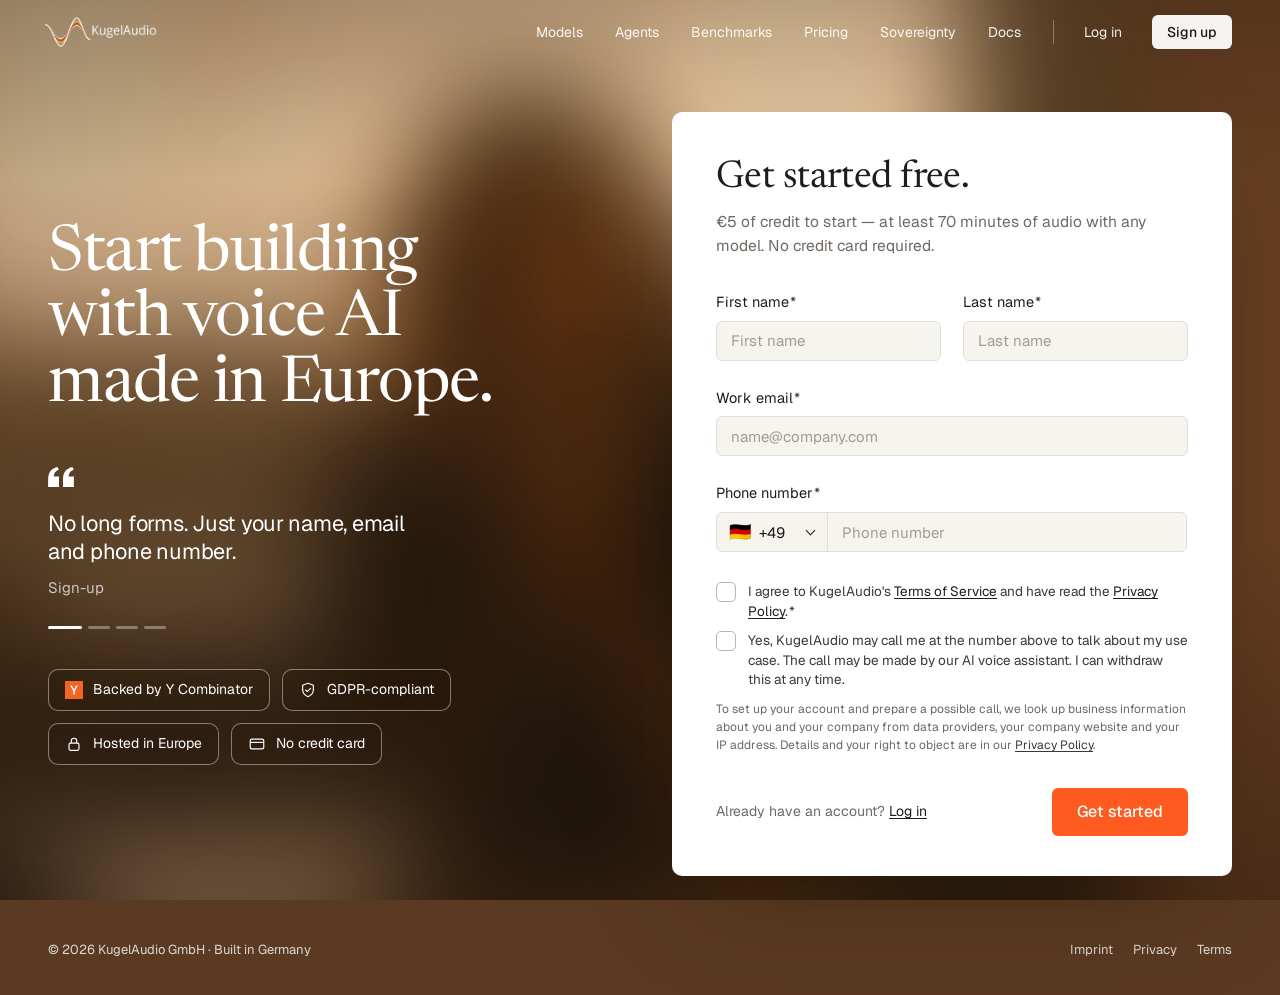
==== commit 1287f0c5: "Connect sign-up form to IP check and add GDPR consent - signup form now collects email and posts to " ====
--- a/signup.html
+++ b/signup.html
@@ -60,7 +60,7 @@
         <div class="proof" id="proof" aria-roledescription="carousel" aria-label="Why teams choose KugelAudio">
           <svg class="proof__mark" viewBox="0 0 18 14" aria-hidden="true"><path fill="currentColor" d="M0 14V8.4C0 3.9 2.2 1 6.6 0l.9 1.9C5.2 2.7 4 4.3 3.9 6.6H7.6V14zm10.4 0V8.4C10.4 3.9 12.6 1 17 0l.9 1.9c-2.3.8-3.5 2.4-3.6 4.7H18V14z"/></svg>
           <div class="proof__track" id="proofTrack">
-            <figure class="proof__item is-active"><p>No long forms. Just your name and phone number.</p><small>Sign-up</small></figure>
+            <figure class="proof__item is-active"><p>No long forms. Just your name, email and phone number.</p><small>Sign-up</small></figure>
             <figure class="proof__item"><p>Every new account starts with €5 of credit — at least 70 minutes of audio.</p><small>Free credit</small></figure>
             <figure class="proof__item"><p>First audio in 91 ms, the fastest streaming voice model we measured.</p><small>Kugel 3 · median latency</small></figure>
             <figure class="proof__item"><p>Built, trained and hosted in the EU. Never trained on your content.</p><small>Data sovereignty</small></figure>
@@ -95,6 +95,12 @@
             </div>
 
             <div class="field field--full">
+              <label for="email">Work email<span class="req">*</span></label>
+              <input class="input" id="email" name="email" type="email" autocomplete="email" inputmode="email" placeholder="name@company.com" required />
+              <span class="field__err" aria-live="polite"></span>
+            </div>
+
+            <div class="field field--full">
               <label for="phone">Phone number<span class="req">*</span></label>
               <div class="phone">
                 <div class="cc" id="cc">
@@ -116,12 +122,21 @@
             </div>
 
             <div class="consents">
+              <!-- Terms and call permission are separate on purpose: consent to calls must not be bundled (GDPR Art. 7).
+                   Bump data-version whenever the wording changes; the backend stores the exact text each person saw. -->
               <label class="check check--form">
-                <input type="checkbox" name="consent" id="consent" required />
-                <span>I agree to KugelAudio's <a href="https://www.kugelaudio.com/en/terms">Terms of Service</a> and <a href="https://www.kugelaudio.com/en/privacy">Privacy Policy</a>.<span class="req">*</span></span>
+                <input type="checkbox" name="consent" id="consent" data-version="2026-10-31" required />
+                <span id="consentText">I agree to KugelAudio's <a href="https://www.kugelaudio.com/en/terms">Terms of Service</a> and have read the <a href="https://www.kugelaudio.com/en/privacy">Privacy Policy</a>.<span class="req">*</span></span>
               </label>
               <span class="field__err field__err--static" id="consentErr" aria-live="polite"></span>
+              <label class="check check--form">
+                <input type="checkbox" name="callConsent" id="callConsent" data-version="v1" />
+                <span id="callConsentText">Yes, KugelAudio may call me at the number above to talk about my use case. The call may be made by our AI voice assistant. I can withdraw this at any time.</span>
+              </label>
+              <p class="consents__note" id="dataNotice">To set up your account and prepare a possible call, we look up business information about you and your company from data providers, your company website and your IP address. Details and your right to object are in our <a href="https://www.kugelaudio.com/en/privacy">Privacy Policy</a>.</p>
             </div>
+
+            <p class="form__err" id="submitErr" role="alert" hidden></p>
 
             <div class="form__foot">
               <p>Already have an account? <a href="https://www.kugelaudio.com/en/signin">Log in</a></p>
@@ -133,7 +148,7 @@
         <div class="done" id="doneView" hidden tabindex="-1">
           <div class="done__icon"><svg viewBox="0 0 16 16" width="22" height="22" aria-hidden="true"><path d="M3 8.5l3 3 7-7" fill="none" stroke="currentColor" stroke-width="1.8" stroke-linecap="round" stroke-linejoin="round"/></svg></div>
           <h2 id="doneTitle">You're in.</h2>
-          <p>Thanks for signing up. We've saved your details and your contact number <b id="donePhone"></b>. Your €5 of free credit is ready when you are.</p>
+          <p>Thanks for signing up. We've saved your details and your contact number <b id="donePhone"></b>.<span id="doneCall" hidden> Someone from our team may give you a call.</span> Your €5 of free credit is ready when you are.</p>
           <div class="done__actions">
             <a href="index.html" class="btn btn--dark">Back to homepage</a>
             <button class="btn btn--outline" type="button" id="editBtn">Edit my details</button>
--- a/styles.css
+++ b/styles.css
@@ -769,6 +769,9 @@
 .check--form a { color: var(--ink); text-decoration: underline; text-underline-offset: 2px; }
 .check--form input { width: 20px; height: 20px; background: #fff; border-color: #bdb5aa; }
 .check--form.has-error input { border-color: #e2533b; }
+.consents__note { font-size: 12px; line-height: 1.5; color: var(--muted); }
+.consents__note a { color: var(--ink-2); text-decoration: underline; text-underline-offset: 2px; }
+.form__err { grid-column: 1 / -1; font-size: 13px; color: #c9401f; }
 .form__foot { grid-column: 1 / -1; display: flex; align-items: center; justify-content: space-between; gap: 16px; margin-top: 8px; }
 .form__foot p { font-size: 14px; color: var(--muted); }
 .form__foot p a { color: var(--ink); text-decoration: underline; text-underline-offset: 2px; }
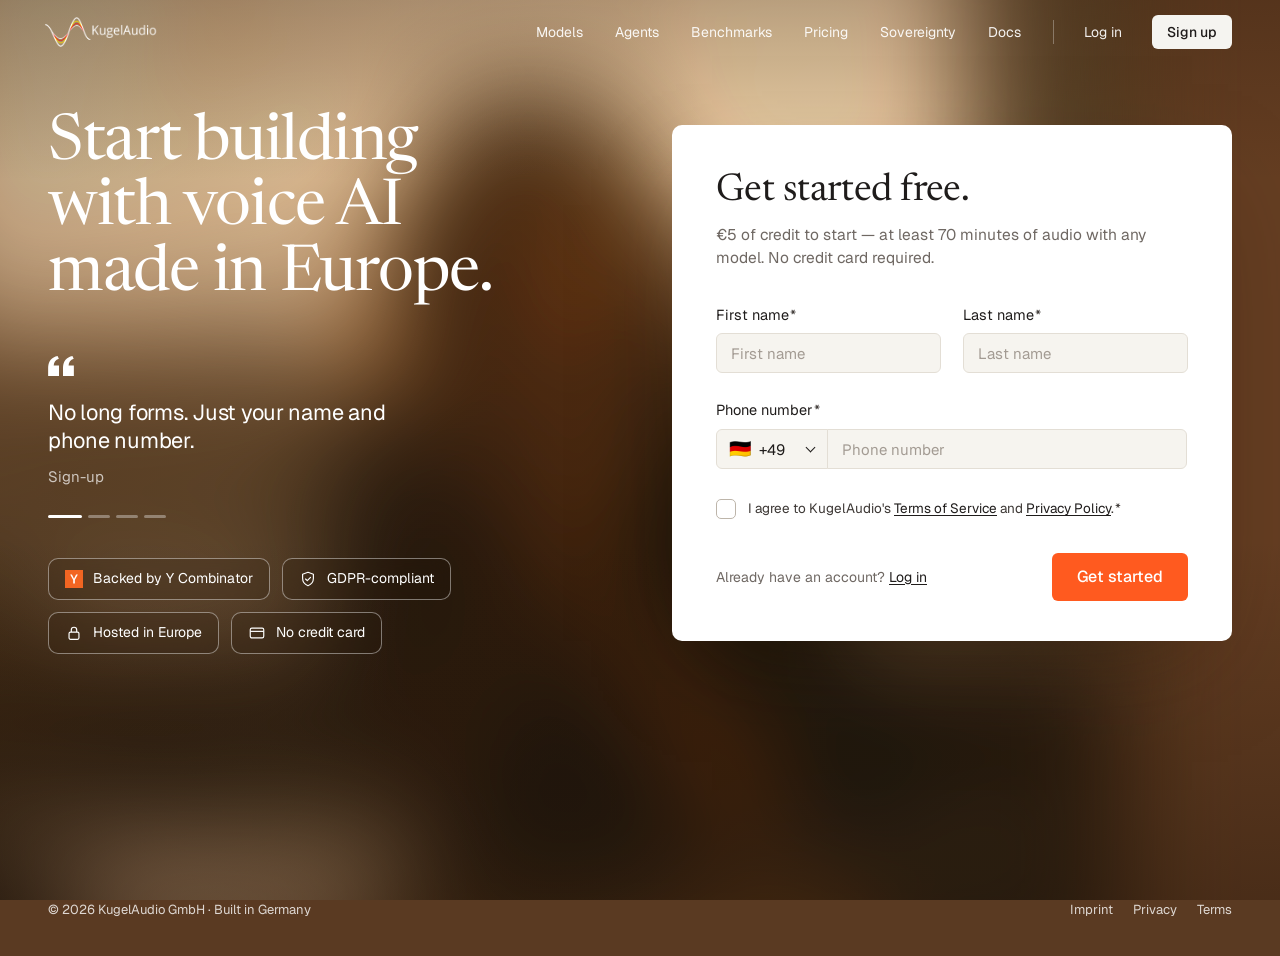
==== commit aca20ec3: "Serve clean URLs on Vercel Link to / and /signup instead of index.html and signup.html, enable clean" ====
--- a/signup.html
+++ b/signup.html
@@ -24,28 +24,28 @@
   <!-- ============ NAV ============ -->
   <header class="nav" id="nav">
     <div class="nav__inner container">
-      <a href="index.html" class="nav__brand" aria-label="KugelAudio home">
+      <a href="/" class="nav__brand" aria-label="KugelAudio home">
         <img class="logo logo--dark" src="assets/logos/logo-banner-transparent-darkmode.png" alt="KugelAudio" width="2160" height="693" />
         <img class="logo logo--light" src="assets/logos/logo-banner-transparent.png" alt="KugelAudio" width="2160" height="693" />
       </a>
       <nav class="nav__links" aria-label="Main">
-        <a href="index.html#models">Models</a>
-        <a href="index.html#platform">Agents</a>
-        <a href="index.html#benchmarks">Benchmarks</a>
-        <a href="index.html#pricing">Pricing</a>
-        <a href="index.html#security">Sovereignty</a>
+        <a href="/#models">Models</a>
+        <a href="/#platform">Agents</a>
+        <a href="/#benchmarks">Benchmarks</a>
+        <a href="/#pricing">Pricing</a>
+        <a href="/#security">Sovereignty</a>
         <a href="https://docs.kugelaudio.com/">Docs</a>
       </nav>
       <div class="nav__cta">
         <span class="nav__sep" aria-hidden="true"></span>
         <a href="https://www.kugelaudio.com/en/signin" class="nav__login">Log in</a>
-        <a href="signup.html" class="btn btn--light btn--sm" aria-current="page">Sign up</a>
+        <a href="/signup" class="btn btn--light btn--sm" aria-current="page">Sign up</a>
       </div>
       <button class="nav__burger" id="burger" aria-label="Open menu" aria-expanded="false"><span></span><span></span></button>
     </div>
     <div class="nav__mobile" id="mobileMenu">
-      <a href="index.html#models">Models</a><a href="index.html#platform">Agents</a><a href="index.html#benchmarks">Benchmarks</a>
-      <a href="index.html#pricing">Pricing</a><a href="index.html#security">Sovereignty</a><a href="https://docs.kugelaudio.com/">Docs</a>
+      <a href="/#models">Models</a><a href="/#platform">Agents</a><a href="/#benchmarks">Benchmarks</a>
+      <a href="/#pricing">Pricing</a><a href="/#security">Sovereignty</a><a href="https://docs.kugelaudio.com/">Docs</a>
       <a href="https://www.kugelaudio.com/en/signin" class="btn btn--dark">Log in</a>
     </div>
   </header>
@@ -60,7 +60,7 @@
         <div class="proof" id="proof" aria-roledescription="carousel" aria-label="Why teams choose KugelAudio">
           <svg class="proof__mark" viewBox="0 0 18 14" aria-hidden="true"><path fill="currentColor" d="M0 14V8.4C0 3.9 2.2 1 6.6 0l.9 1.9C5.2 2.7 4 4.3 3.9 6.6H7.6V14zm10.4 0V8.4C10.4 3.9 12.6 1 17 0l.9 1.9c-2.3.8-3.5 2.4-3.6 4.7H18V14z"/></svg>
           <div class="proof__track" id="proofTrack">
-            <figure class="proof__item is-active"><p>No long forms. Just your name, email and phone number.</p><small>Sign-up</small></figure>
+            <figure class="proof__item is-active"><p>No long forms. Just your name and phone number.</p><small>Sign-up</small></figure>
             <figure class="proof__item"><p>Every new account starts with €5 of credit — at least 70 minutes of audio.</p><small>Free credit</small></figure>
             <figure class="proof__item"><p>First audio in 91 ms, the fastest streaming voice model we measured.</p><small>Kugel 3 · median latency</small></figure>
             <figure class="proof__item"><p>Built, trained and hosted in the EU. Never trained on your content.</p><small>Data sovereignty</small></figure>
@@ -95,12 +95,6 @@
             </div>
 
             <div class="field field--full">
-              <label for="email">Work email<span class="req">*</span></label>
-              <input class="input" id="email" name="email" type="email" autocomplete="email" inputmode="email" placeholder="name@company.com" required />
-              <span class="field__err" aria-live="polite"></span>
-            </div>
-
-            <div class="field field--full">
               <label for="phone">Phone number<span class="req">*</span></label>
               <div class="phone">
                 <div class="cc" id="cc">
@@ -122,21 +116,12 @@
             </div>
 
             <div class="consents">
-              <!-- Terms and call permission are separate on purpose: consent to calls must not be bundled (GDPR Art. 7).
-                   Bump data-version whenever the wording changes; the backend stores the exact text each person saw. -->
               <label class="check check--form">
-                <input type="checkbox" name="consent" id="consent" data-version="2026-10-31" required />
-                <span id="consentText">I agree to KugelAudio's <a href="https://www.kugelaudio.com/en/terms">Terms of Service</a> and have read the <a href="https://www.kugelaudio.com/en/privacy">Privacy Policy</a>.<span class="req">*</span></span>
+                <input type="checkbox" name="consent" id="consent" required />
+                <span>I agree to KugelAudio's <a href="https://www.kugelaudio.com/en/terms">Terms of Service</a> and <a href="https://www.kugelaudio.com/en/privacy">Privacy Policy</a>.<span class="req">*</span></span>
               </label>
               <span class="field__err field__err--static" id="consentErr" aria-live="polite"></span>
-              <label class="check check--form">
-                <input type="checkbox" name="callConsent" id="callConsent" data-version="v1" />
-                <span id="callConsentText">Yes, KugelAudio may call me at the number above to talk about my use case. The call may be made by our AI voice assistant. I can withdraw this at any time.</span>
-              </label>
-              <p class="consents__note" id="dataNotice">To set up your account and prepare a possible call, we look up business information about you and your company from data providers, your company website and your IP address. Details and your right to object are in our <a href="https://www.kugelaudio.com/en/privacy">Privacy Policy</a>.</p>
             </div>
-
-            <p class="form__err" id="submitErr" role="alert" hidden></p>
 
             <div class="form__foot">
               <p>Already have an account? <a href="https://www.kugelaudio.com/en/signin">Log in</a></p>
@@ -148,9 +133,9 @@
         <div class="done" id="doneView" hidden tabindex="-1">
           <div class="done__icon"><svg viewBox="0 0 16 16" width="22" height="22" aria-hidden="true"><path d="M3 8.5l3 3 7-7" fill="none" stroke="currentColor" stroke-width="1.8" stroke-linecap="round" stroke-linejoin="round"/></svg></div>
           <h2 id="doneTitle">You're in.</h2>
-          <p>Thanks for signing up. We've saved your details and your contact number <b id="donePhone"></b>.<span id="doneCall" hidden> Someone from our team may give you a call.</span> Your €5 of free credit is ready when you are.</p>
+          <p>Thanks for signing up. We've saved your details and your contact number <b id="donePhone"></b>. Your €5 of free credit is ready when you are.</p>
           <div class="done__actions">
-            <a href="index.html" class="btn btn--dark">Back to homepage</a>
+            <a href="/" class="btn btn--dark">Back to homepage</a>
             <button class="btn btn--outline" type="button" id="editBtn">Edit my details</button>
           </div>
         </div>
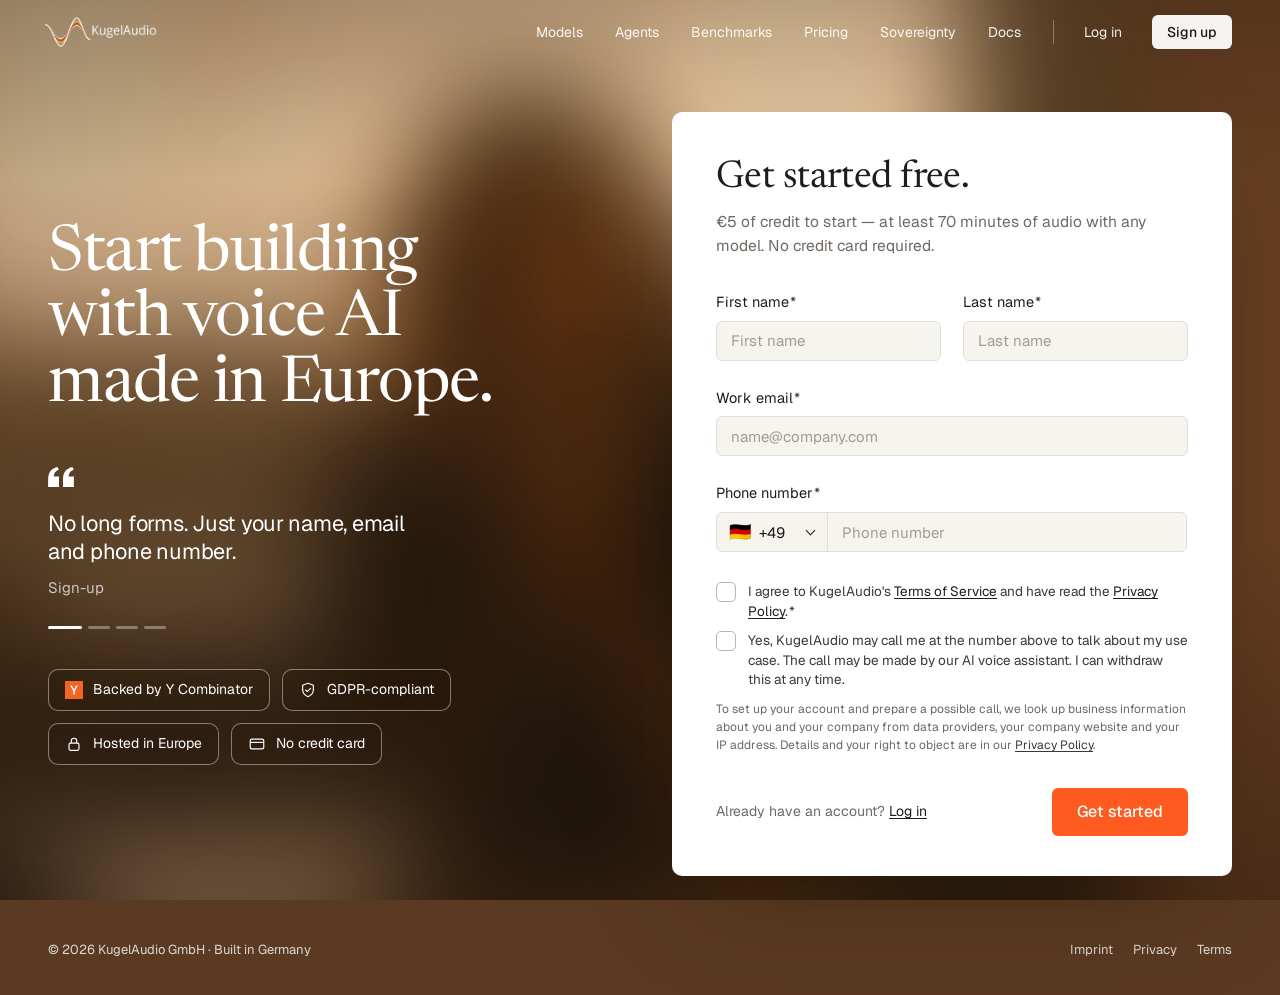
==== commit 609433e4: "Merge IP check and consent sign-up; run its API on Vercel Merge signup-ipcheck-consent (which includ" ====
--- a/signup.html
+++ b/signup.html
@@ -60,7 +60,7 @@
         <div class="proof" id="proof" aria-roledescription="carousel" aria-label="Why teams choose KugelAudio">
           <svg class="proof__mark" viewBox="0 0 18 14" aria-hidden="true"><path fill="currentColor" d="M0 14V8.4C0 3.9 2.2 1 6.6 0l.9 1.9C5.2 2.7 4 4.3 3.9 6.6H7.6V14zm10.4 0V8.4C10.4 3.9 12.6 1 17 0l.9 1.9c-2.3.8-3.5 2.4-3.6 4.7H18V14z"/></svg>
           <div class="proof__track" id="proofTrack">
-            <figure class="proof__item is-active"><p>No long forms. Just your name and phone number.</p><small>Sign-up</small></figure>
+            <figure class="proof__item is-active"><p>No long forms. Just your name, email and phone number.</p><small>Sign-up</small></figure>
             <figure class="proof__item"><p>Every new account starts with €5 of credit — at least 70 minutes of audio.</p><small>Free credit</small></figure>
             <figure class="proof__item"><p>First audio in 91 ms, the fastest streaming voice model we measured.</p><small>Kugel 3 · median latency</small></figure>
             <figure class="proof__item"><p>Built, trained and hosted in the EU. Never trained on your content.</p><small>Data sovereignty</small></figure>
@@ -95,6 +95,12 @@
             </div>
 
             <div class="field field--full">
+              <label for="email">Work email<span class="req">*</span></label>
+              <input class="input" id="email" name="email" type="email" autocomplete="email" inputmode="email" placeholder="name@company.com" required />
+              <span class="field__err" aria-live="polite"></span>
+            </div>
+
+            <div class="field field--full">
               <label for="phone">Phone number<span class="req">*</span></label>
               <div class="phone">
                 <div class="cc" id="cc">
@@ -116,12 +122,21 @@
             </div>
 
             <div class="consents">
+              <!-- Terms and call permission are separate on purpose: consent to calls must not be bundled (GDPR Art. 7).
+                   Bump data-version whenever the wording changes; the backend stores the exact text each person saw. -->
               <label class="check check--form">
-                <input type="checkbox" name="consent" id="consent" required />
-                <span>I agree to KugelAudio's <a href="https://www.kugelaudio.com/en/terms">Terms of Service</a> and <a href="https://www.kugelaudio.com/en/privacy">Privacy Policy</a>.<span class="req">*</span></span>
+                <input type="checkbox" name="consent" id="consent" data-version="2026-10-31" required />
+                <span id="consentText">I agree to KugelAudio's <a href="https://www.kugelaudio.com/en/terms">Terms of Service</a> and have read the <a href="https://www.kugelaudio.com/en/privacy">Privacy Policy</a>.<span class="req">*</span></span>
               </label>
               <span class="field__err field__err--static" id="consentErr" aria-live="polite"></span>
+              <label class="check check--form">
+                <input type="checkbox" name="callConsent" id="callConsent" data-version="v1" />
+                <span id="callConsentText">Yes, KugelAudio may call me at the number above to talk about my use case. The call may be made by our AI voice assistant. I can withdraw this at any time.</span>
+              </label>
+              <p class="consents__note" id="dataNotice">To set up your account and prepare a possible call, we look up business information about you and your company from data providers, your company website and your IP address. Details and your right to object are in our <a href="https://www.kugelaudio.com/en/privacy">Privacy Policy</a>.</p>
             </div>
+
+            <p class="form__err" id="submitErr" role="alert" hidden></p>
 
             <div class="form__foot">
               <p>Already have an account? <a href="https://www.kugelaudio.com/en/signin">Log in</a></p>
@@ -133,7 +148,7 @@
         <div class="done" id="doneView" hidden tabindex="-1">
           <div class="done__icon"><svg viewBox="0 0 16 16" width="22" height="22" aria-hidden="true"><path d="M3 8.5l3 3 7-7" fill="none" stroke="currentColor" stroke-width="1.8" stroke-linecap="round" stroke-linejoin="round"/></svg></div>
           <h2 id="doneTitle">You're in.</h2>
-          <p>Thanks for signing up. We've saved your details and your contact number <b id="donePhone"></b>. Your €5 of free credit is ready when you are.</p>
+          <p>Thanks for signing up. We've saved your details and your contact number <b id="donePhone"></b>.<span id="doneCall" hidden> Someone from our team may give you a call.</span> Your €5 of free credit is ready when you are.</p>
           <div class="done__actions">
             <a href="/" class="btn btn--dark">Back to homepage</a>
             <button class="btn btn--outline" type="button" id="editBtn">Edit my details</button>
